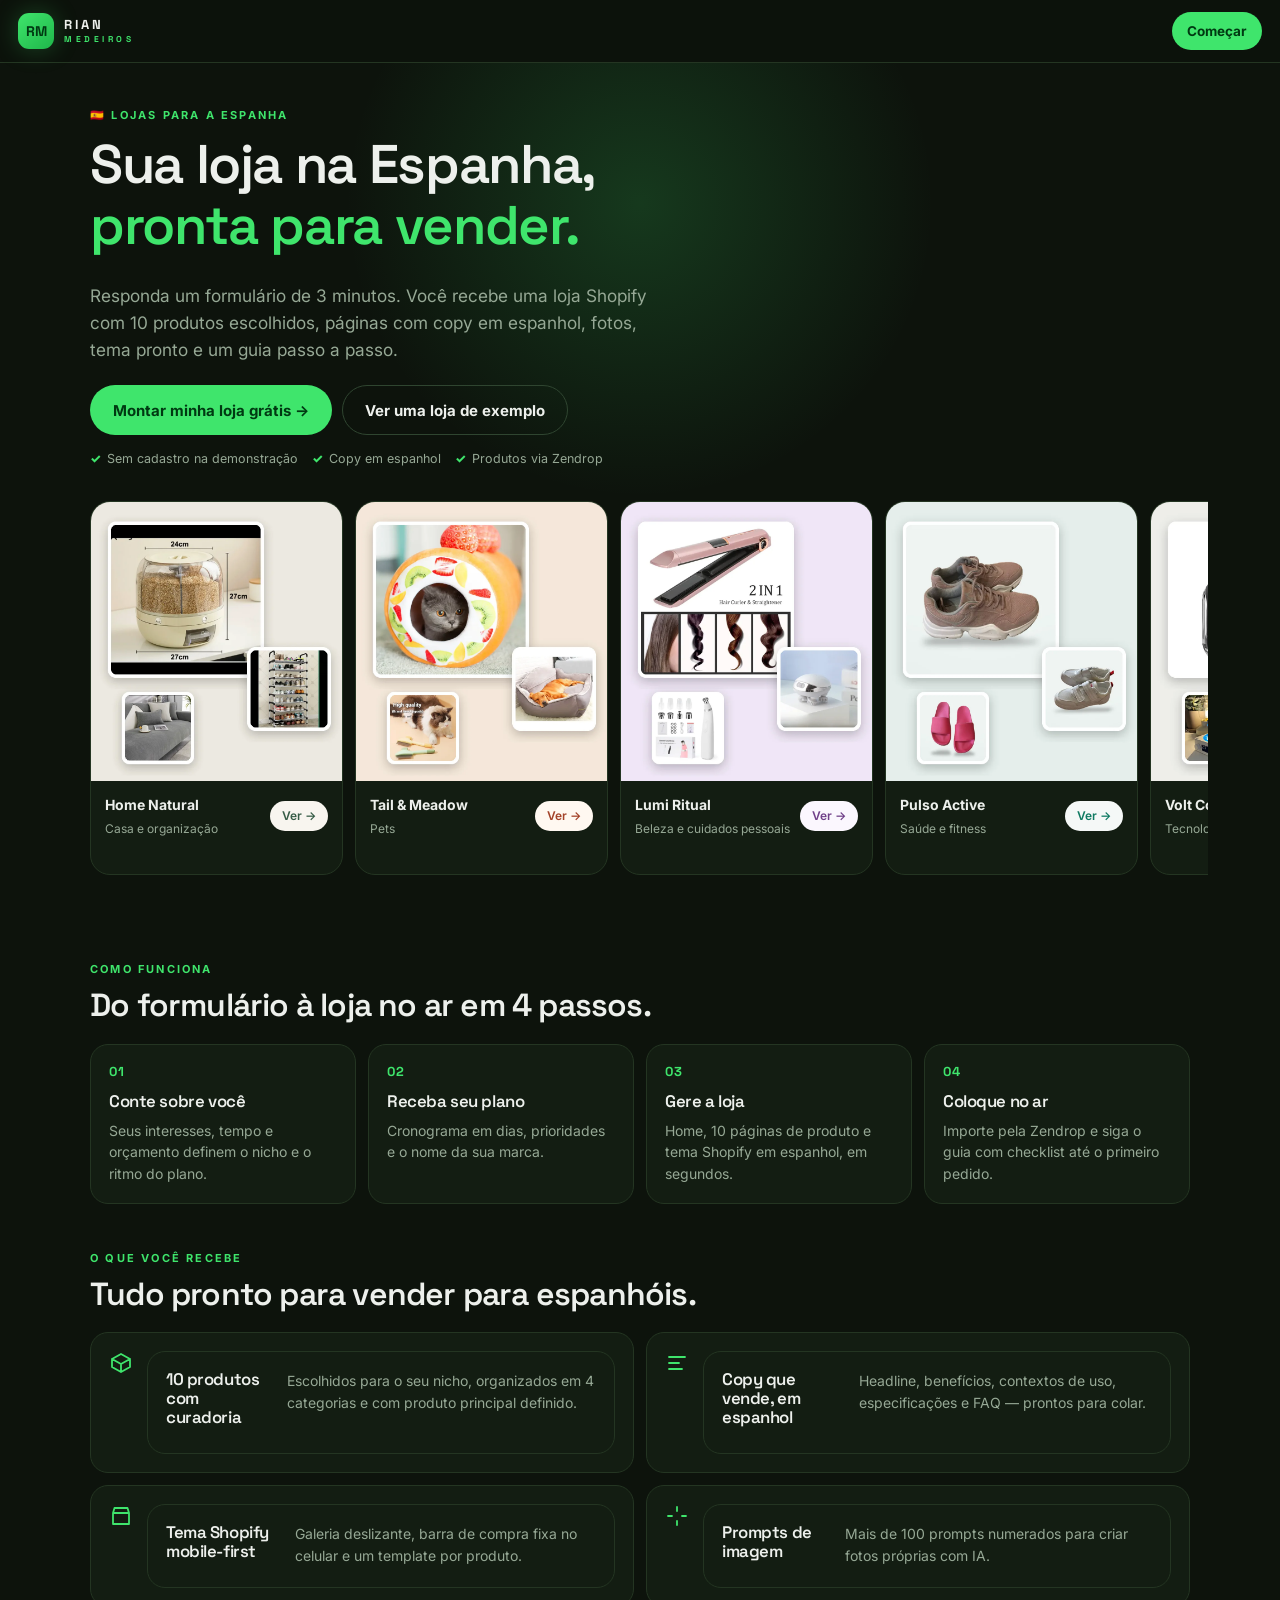
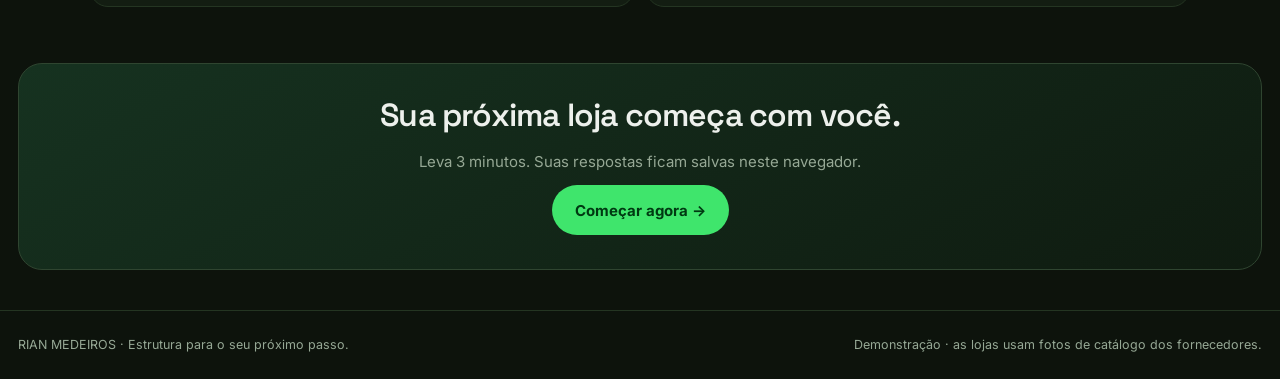
==== index.html @ afa1debb "adicionar lojas" ====
<!doctype html>
<html lang="pt-BR">
<head>
  <meta charset="utf-8">
  <meta name="viewport" content="width=device-width,initial-scale=1,viewport-fit=cover">
  <meta name="theme-color" content="#0d130c">
  <title>Rian Medeiros · Sua loja na Espanha, pronta para vender</title>
  <meta name="description" content="Responda um formulário de 3 minutos e receba uma loja Shopify para a Espanha: 10 produtos com copy em espanhol, fotos, tema pronto e guia de instalação.">
  <meta property="og:title" content="Sua loja na Espanha, pronta para vender">
  <meta property="og:description" content="10 produtos, copy em espanhol, tema Shopify e guia passo a passo.">
  <meta property="og:image" content="img/pets/h2.webp">
  <link rel="icon" href="img/favicon.svg" type="image/svg+xml">
  <link rel="preconnect" href="https://fonts.googleapis.com"><link rel="preconnect" href="https://fonts.gstatic.com" crossorigin>
  <link href="https://fonts.googleapis.com/css2?family=Inter:wght@400..800&family=Space+Grotesk:wght@500..700&display=swap" rel="stylesheet">
  <link rel="stylesheet" href="css/app.css">
</head>
<body>
  <header class="l-nav">
    <a class="brand" href="index.html"><span class="brand-mark">RM</span><span class="brand-name">RIAN<small>MEDEIROS</small></span></a>
    <a class="btn sm" href="app.html#formulario">Começar</a>
  </header>

  <section class="l-hero">
    <div class="l-wrap">
      <p class="eyebrow">🇪🇸 Lojas para a Espanha</p>
      <h1>Sua loja na Espanha,<br><em>pronta para vender.</em></h1>
      <p class="lead">Responda um formulário de 3 minutos. Você recebe uma loja Shopify com 10 produtos escolhidos, páginas com copy em espanhol, fotos, tema pronto e um guia passo a passo.</p>
      <div class="l-cta">
        <a class="btn" href="app.html#formulario">Montar minha loja grátis →</a>
        <a class="btn ghost" href="loja.html?n=pets">Ver uma loja de exemplo</a>
      </div>
      <div class="l-note"><span>Sem cadastro na demonstração</span><span>Copy em espanhol</span><span>Produtos via Zendrop</span></div>
      <div class="marquee" id="stores" aria-label="Lojas de exemplo"></div>
    </div>
  </section>

  <section class="l-sec">
    <div class="l-wrap">
      <p class="eyebrow">Como funciona</p>
      <h2>Do formulário à loja no ar em 4 passos.</h2>
      <ol class="l-steps" style="margin-top:20px">
        <li><h3>Conte sobre você</h3><p>Seus interesses, tempo e orçamento definem o nicho e o ritmo do plano.</p></li>
        <li><h3>Receba seu plano</h3><p>Cronograma em dias, prioridades e o nome da sua marca.</p></li>
        <li><h3>Gere a loja</h3><p>Home, 10 páginas de produto e tema Shopify em espanhol, em segundos.</p></li>
        <li><h3>Coloque no ar</h3><p>Importe pela Zendrop e siga o guia com checklist até o primeiro pedido.</p></li>
      </ol>
    </div>
  </section>

  <section class="l-sec" style="padding-top:0">
    <div class="l-wrap">
      <p class="eyebrow">O que você recebe</p>
      <h2>Tudo pronto para vender para espanhóis.</h2>
      <div class="l-get" style="margin-top:20px">
        <div><svg class="i" viewBox="0 0 24 24"><path d="M21 8l-9-5-9 5 9 5 9-5zM3 8v8l9 5 9-5V8M12 13v8"/></svg><div><h3>10 produtos com curadoria</h3><p>Escolhidos para o seu nicho, organizados em 4 categorias e com produto principal definido.</p></div></div>
        <div><svg class="i" viewBox="0 0 24 24"><path d="M4 6h16M4 12h10M4 18h13"/></svg><div><h3>Copy que vende, em espanhol</h3><p>Headline, benefícios, contextos de uso, especificações e FAQ — prontos para colar.</p></div></div>
        <div><svg class="i" viewBox="0 0 24 24"><path d="M4 9l1.5-5h13L20 9M4 9v11h16V9M4 9h16"/></svg><div><h3>Tema Shopify mobile-first</h3><p>Galeria deslizante, barra de compra fixa no celular e um template por produto.</p></div></div>
        <div><svg class="i" viewBox="0 0 24 24"><path d="M12 3v4M12 17v4M3 12h4M17 12h4"/></svg><div><h3>Prompts de imagem</h3><p>Mais de 100 prompts numerados para criar fotos próprias com IA.</p></div></div>
      </div>
    </div>
  </section>

  <section class="l-final">
    <h2>Sua próxima loja começa com você.</h2>
    <p>Leva 3 minutos. Suas respostas ficam salvas neste navegador.</p>
    <a class="btn" href="app.html#formulario">Começar agora →</a>
  </section>

  <footer class="l-foot"><span>RIAN MEDEIROS · Estrutura para o seu próximo passo.</span><span>Demonstração · as lojas usam fotos de catálogo dos fornecedores.</span></footer>

  <script>
    fetch('data/nichos.json').then(r => r.json()).then(list => {
      const el = document.getElementById('stores');
      el.innerHTML = list.filter(n => n.disponivel).map(n => `
        <a class="store-card" href="loja.html?n=${n.id}">
          <div class="img"><img src="img/${n.id}/h3.webp" alt="" loading="lazy"></div>
          <div class="meta"><div><strong>${n.tienda}</strong><br><small>${n.nome}</small></div><span class="chip" style="background:${n.bg};color:${n.accent};border-color:transparent">Ver →</span></div>
        </a>`).join('');
    });
  </script>
</body>
</html>
---- css/app.css ----
/* Rian Medeiros · área do aluno e landing. Paleta original. */
:root{
  --bg:#0d130c;--bg-2:#0a0f09;--panel:#131d12;--panel-2:#18241a;--border:#243522;--border-2:#2f4530;
  --accent:#3fe56c;--accent-light:#8ef5a8;--accent-ink:#003912;--muted:#96a895;--text:#edf0ec;--green:#8bc5a6;--amber:#f2c66d;--danger:#ff8a7a;
  --r:18px;--r-sm:12px;--ease:cubic-bezier(.2,.8,.2,1);
  --safe-b:env(safe-area-inset-bottom);
  color-scheme:dark;
}
*{box-sizing:border-box}
html{-webkit-text-size-adjust:100%;scroll-behavior:smooth}
body{margin:0;background:var(--bg);color:var(--text);font:15px/1.55 Inter,system-ui,-apple-system,"Segoe UI",Roboto,Arial,sans-serif;-webkit-font-smoothing:antialiased;min-height:100dvh}
h1,h2,h3{font-family:"Space Grotesk",Inter,system-ui,sans-serif;letter-spacing:-.025em;line-height:1.12;margin:0 0 .5em}
h1{font-size:clamp(1.9rem,7.5vw,3.4rem);font-weight:600}
h2{font-size:clamp(1.35rem,5vw,2rem);font-weight:600}
h3{font-size:1.05rem;font-weight:600}
p{margin:0 0 .8em}
a{color:inherit}
img{max-width:100%;display:block}
button,input,select,textarea{font:inherit;color:inherit}
svg.i{width:20px;height:20px;fill:none;stroke:currentColor;stroke-width:1.8;stroke-linecap:round;stroke-linejoin:round;flex-shrink:0}
.muted{color:var(--muted)}
.eyebrow{font-size:11px;letter-spacing:.2em;text-transform:uppercase;font-weight:700;color:var(--accent);margin-bottom:10px}
.sr{position:absolute;width:1px;height:1px;overflow:hidden;clip:rect(0 0 0 0)}
:focus-visible{outline:2px solid var(--accent);outline-offset:2px}

/* Botões */
.btn{display:inline-flex;align-items:center;justify-content:center;gap:8px;min-height:50px;padding:0 22px;border-radius:999px;border:1px solid transparent;background:var(--accent);color:var(--accent-ink);font-weight:700;font-size:15px;cursor:pointer;text-decoration:none;transition:transform .15s var(--ease),filter .15s,background .2s,opacity .2s;white-space:nowrap;-webkit-tap-highlight-color:transparent}
.btn:hover{filter:brightness(1.08)}.btn:active{transform:scale(.97)}
.btn[disabled]{opacity:.45;pointer-events:none}
.btn.ghost{background:transparent;border-color:var(--border-2);color:var(--text)}
.btn.ghost:hover{background:var(--panel-2)}
.btn.soft{background:var(--panel-2);color:var(--text);border-color:var(--border)}
.btn.sm{min-height:38px;padding:0 14px;font-size:13.5px}
.btn.block{width:100%}
.icon-btn{display:inline-grid;place-items:center;width:42px;height:42px;border-radius:50%;border:1px solid var(--border);background:var(--panel);color:var(--text);cursor:pointer}

/* Marca */
.brand{display:flex;align-items:center;gap:10px;text-decoration:none}
.brand-mark{width:36px;height:36px;border-radius:11px;background:linear-gradient(140deg,var(--accent),#1fb64a);color:var(--accent-ink);display:grid;place-items:center;font:800 14px/1 "Space Grotesk",sans-serif;box-shadow:0 0 24px rgba(63,229,108,.25)}
.brand-name{font:700 13px/1.1 "Space Grotesk",sans-serif;letter-spacing:.24em}
.brand-name small{display:block;color:var(--accent);font-size:8.5px;letter-spacing:.42em;margin-top:3px}

/* Painéis e cartões */
.panel{background:var(--panel);border:1px solid var(--border);border-radius:var(--r);padding:20px}
.panel+.panel{margin-top:14px}
.chip{display:inline-flex;align-items:center;gap:6px;border:1px solid var(--border-2);background:var(--panel-2);border-radius:999px;padding:5px 11px;font-size:12px;font-weight:600;color:var(--text)}
.chip.ok{color:var(--accent-light);border-color:rgba(63,229,108,.35);background:rgba(63,229,108,.08)}
.chip.warn{color:var(--amber);border-color:rgba(242,198,109,.35);background:rgba(242,198,109,.08)}
.chips{display:flex;flex-wrap:wrap;gap:8px}
.grid2{display:grid;gap:14px}
@media(min-width:760px){.grid2{grid-template-columns:1fr 1fr}}
.stat{display:grid;gap:2px}.stat strong{font:600 1.6rem/1.1 "Space Grotesk",sans-serif}.stat span{color:var(--muted);font-size:13px}
.divider{height:1px;background:var(--border);margin:18px 0}

/* Toast */
.toast{position:fixed;left:50%;bottom:calc(92px + var(--safe-b));transform:translate(-50%,20px);opacity:0;z-index:90;background:var(--panel-2);border:1px solid var(--border-2);color:var(--text);padding:12px 18px;border-radius:999px;font-weight:600;font-size:14px;box-shadow:0 12px 40px rgba(0,0,0,.45);transition:all .3s var(--ease);pointer-events:none;max-width:calc(100vw - 32px);text-align:center}
.toast.show{opacity:1;transform:translate(-50%,0)}
.toast.error{border-color:rgba(255,138,122,.5);color:var(--danger)}
@media(min-width:960px){.toast{bottom:28px}}

/* ===== Shell do app ===== */
.topbar{position:sticky;top:0;z-index:30;display:flex;align-items:center;justify-content:space-between;gap:12px;padding:12px 16px;background:rgba(13,19,12,.86);backdrop-filter:blur(14px);-webkit-backdrop-filter:blur(14px);border-bottom:1px solid var(--border)}
.topbar .who{display:flex;align-items:center;gap:8px}
.avatar{width:34px;height:34px;border-radius:50%;background:var(--panel-2);border:1px solid var(--border-2);display:grid;place-items:center;font-weight:700;font-size:13px}
.main{width:min(1100px,100%);margin:0 auto;padding:22px 16px calc(110px + var(--safe-b))}
.page-head{margin-bottom:20px}
.page-head p{color:var(--muted);max-width:44em}
.page-head .actions{display:flex;flex-wrap:wrap;gap:10px;margin-top:14px}
.view{animation:enter .35s var(--ease)}
@keyframes enter{from{opacity:0;transform:translateY(8px)}to{opacity:1;transform:none}}

.tabbar{position:fixed;left:0;right:0;bottom:0;z-index:40;display:grid;grid-template-columns:repeat(5,1fr);background:rgba(13,19,12,.94);backdrop-filter:blur(16px);-webkit-backdrop-filter:blur(16px);border-top:1px solid var(--border);padding:6px 4px calc(6px + var(--safe-b))}
.tabbar a{display:flex;flex-direction:column;align-items:center;gap:3px;padding:6px 0;text-decoration:none;color:var(--muted);font-size:10.5px;font-weight:600;border-radius:12px;-webkit-tap-highlight-color:transparent}
.tabbar a.on{color:var(--accent)}
.tabbar a.on svg{filter:drop-shadow(0 0 8px rgba(63,229,108,.45))}
.sidebar{display:none}
@media(min-width:960px){
  .app{display:grid;grid-template-columns:250px 1fr;min-height:100dvh}
  .tabbar{display:none}
  .sidebar{display:flex;flex-direction:column;gap:6px;position:sticky;top:0;height:100dvh;padding:22px 16px;border-right:1px solid var(--border);background:var(--bg-2)}
  .sidebar .brand{margin:0 6px 26px}
  .sidebar a.nav{display:flex;align-items:center;gap:12px;padding:11px 12px;border-radius:12px;color:var(--muted);text-decoration:none;font-weight:600}
  .sidebar a.nav:hover{background:var(--panel)}
  .sidebar a.nav.on{background:var(--panel-2);color:var(--text);box-shadow:inset 3px 0 0 var(--accent)}
  .sidebar .side-foot{margin-top:auto;font-size:12.5px;color:var(--muted)}
  .topbar .brand{display:none}
  .main{padding:32px 32px 60px}
}

/* ===== Onboarding ===== */
.ob-top{position:sticky;top:0;z-index:30;background:rgba(13,19,12,.9);backdrop-filter:blur(14px);-webkit-backdrop-filter:blur(14px);border-bottom:1px solid var(--border)}
.ob-top .row{display:flex;align-items:center;justify-content:space-between;padding:12px 16px;width:min(1100px,100%);margin:0 auto}
.stages{display:flex;gap:6px;padding:0 16px 12px;width:min(1100px,100%);margin:0 auto;overflow-x:auto;scrollbar-width:none}
.stages::-webkit-scrollbar{display:none}
.stage{flex:1 0 auto;display:flex;align-items:center;gap:8px;font-size:12.5px;font-weight:600;color:var(--muted);white-space:nowrap}
.stage b{width:22px;height:22px;border-radius:50%;display:grid;place-items:center;border:1px solid var(--border-2);font-size:11px}
.stage.on{color:var(--text)}.stage.on b{border-color:var(--accent);color:var(--accent);box-shadow:0 0 0 3px rgba(63,229,108,.12)}
.stage.done b{background:var(--accent);color:var(--accent-ink);border-color:var(--accent)}
.stage+.stage::before{content:"";flex:0 0 14px;height:1px;background:var(--border-2)}

.form-wrap{width:min(720px,100%);margin:0 auto;padding:20px 16px calc(120px + var(--safe-b))}
.progress{height:4px;background:var(--panel-2);border-radius:4px;overflow:hidden;margin:4px 0 18px}
.progress i{display:block;height:100%;background:linear-gradient(90deg,#1fb64a,var(--accent));border-radius:4px;transition:width .5s var(--ease)}
.step-label{font-size:12px;color:var(--muted);font-weight:600;letter-spacing:.06em;margin-bottom:8px}
.q{margin:26px 0 0}
.q>h3{margin-bottom:4px}
.q>p.hint{color:var(--muted);font-size:13.5px;margin-bottom:12px}
.opts{display:grid;gap:10px}
.opts.two{grid-template-columns:1fr 1fr}
@media(min-width:560px){.opts.cols{grid-template-columns:1fr 1fr}}
.opt{position:relative;display:flex;align-items:center;gap:12px;min-height:56px;padding:12px 14px;border:1px solid var(--border);background:var(--panel);border-radius:14px;cursor:pointer;transition:border-color .2s,background .2s,transform .12s;-webkit-tap-highlight-color:transparent;text-align:left;width:100%}
.opt:active{transform:scale(.985)}
.opt input{position:absolute;opacity:0;pointer-events:none}
.opt .tick{margin-left:auto;width:22px;height:22px;border-radius:50%;border:1.5px solid var(--border-2);display:grid;place-items:center;flex-shrink:0;transition:all .2s}
.opt .tick svg{width:13px;height:13px;stroke:var(--accent-ink);stroke-width:3.2;opacity:0}
.opt .emo{font-size:20px;width:28px;text-align:center}
.opt .txt{display:grid;gap:1px;font-weight:600;font-size:14.5px}
.opt .txt small{font-weight:400;color:var(--muted);font-size:12.5px}
.opt.on{border-color:var(--accent);background:rgba(63,229,108,.07)}
.opt.on .tick{background:var(--accent);border-color:var(--accent)}.opt.on .tick svg{opacity:1}
.opt.off{opacity:.45;cursor:not-allowed}
.opt .soon{margin-left:auto;font-size:10.5px;font-weight:700;letter-spacing:.06em;text-transform:uppercase;color:var(--amber)}
.field{display:grid;gap:6px;margin-top:12px}
.field label{font-weight:600;font-size:14px}
.input,select.input,textarea.input{width:100%;min-height:52px;border-radius:14px;border:1px solid var(--border);background:var(--panel);padding:0 16px;color:var(--text);outline:none;transition:border-color .2s}
textarea.input{padding:14px 16px;min-height:90px;resize:vertical}
.input:focus{border-color:var(--accent)}
.money{display:grid;grid-template-columns:110px 1fr;gap:10px}
.check-line{display:flex;gap:12px;align-items:flex-start;padding:16px;border-radius:14px;border:1px solid var(--border);background:var(--panel);cursor:pointer}
.check-line input{width:22px;height:22px;accent-color:var(--accent);flex-shrink:0;margin:0}
.review{display:grid;gap:0}
.review div{display:grid;grid-template-columns:1fr;gap:2px;padding:12px 0;border-bottom:1px solid var(--border)}
.review div span{color:var(--muted);font-size:12.5px}
.review div strong{font-weight:600}
@media(min-width:560px){.review div{grid-template-columns:180px 1fr;gap:16px}}
.dock{position:fixed;left:0;right:0;bottom:0;z-index:35;background:rgba(13,19,12,.94);backdrop-filter:blur(16px);-webkit-backdrop-filter:blur(16px);border-top:1px solid var(--border);padding:12px 16px calc(12px + var(--safe-b))}
.dock .row{width:min(720px,100%);margin:0 auto;display:grid;grid-template-columns:auto 1fr;gap:10px}
.dock .row.single{grid-template-columns:1fr}
.dest{display:flex;gap:10px;align-items:center;padding:12px 14px;border-radius:14px;background:linear-gradient(120deg,rgba(63,229,108,.1),rgba(63,229,108,.02));border:1px solid rgba(63,229,108,.25);font-size:13.5px;margin-bottom:6px}
.dest .flag{font-size:22px}

/* Análise / geração */
.loader{min-height:calc(100dvh - 120px);display:grid;place-items:center;text-align:center;padding:24px 16px}
.loader-box{width:min(440px,100%)}
.orb{width:120px;height:120px;margin:0 auto 26px;border-radius:50%;position:relative;background:radial-gradient(circle at 35% 30%,var(--accent-light),var(--accent) 45%,#0b5a22 100%);box-shadow:0 0 60px rgba(63,229,108,.35);animation:pulse 2.2s ease-in-out infinite}
.orb::after{content:"";position:absolute;inset:-14px;border-radius:50%;border:1px dashed rgba(142,245,168,.4);animation:spin 9s linear infinite}
@keyframes pulse{50%{transform:scale(1.06);box-shadow:0 0 90px rgba(63,229,108,.5)}}
@keyframes spin{to{transform:rotate(360deg)}}
.load-steps{list-style:none;padding:0;margin:22px 0 0;display:grid;gap:10px;text-align:left}
.load-steps li{display:flex;gap:12px;align-items:center;padding:12px 14px;border-radius:14px;border:1px solid var(--border);background:var(--panel);color:var(--muted);font-size:14px;transition:all .3s}
.load-steps li .dot{width:20px;height:20px;border-radius:50%;border:2px solid var(--border-2);flex-shrink:0;display:grid;place-items:center}
.load-steps li.run{color:var(--text);border-color:var(--border-2)}
.load-steps li.run .dot{border-color:var(--accent);border-top-color:transparent;animation:spin .8s linear infinite}
.load-steps li.ok{color:var(--text)}
.load-steps li.ok .dot{background:var(--accent);border-color:var(--accent)}
.load-steps li.ok .dot::after{content:"";width:8px;height:4px;border:2px solid var(--accent-ink);border-top:0;border-right:0;transform:rotate(-45deg) translate(1px,-1px)}

/* Plano */
.hero-card{position:relative;overflow:hidden;border-radius:22px;border:1px solid var(--border);background:linear-gradient(150deg,#14261a,var(--panel) 55%);padding:22px}
.hero-card::after{content:"";position:absolute;right:-60px;top:-60px;width:220px;height:220px;border-radius:50%;background:radial-gradient(circle,rgba(63,229,108,.22),transparent 70%)}
.store-pill{display:flex;gap:14px;align-items:center;margin:16px 0}
.store-pill .sw{width:56px;height:56px;border-radius:16px;flex-shrink:0;display:grid;place-items:center;font:700 18px "Space Grotesk";box-shadow:inset 0 0 0 1px rgba(255,255,255,.15)}
.palette{display:flex;gap:6px;margin-top:6px}.palette i{width:22px;height:22px;border-radius:50%;box-shadow:inset 0 0 0 1px rgba(255,255,255,.18)}
.timeline{list-style:none;padding:0;margin:0;display:grid;gap:0}
.timeline li{position:relative;padding:0 0 18px 34px}
.timeline li::before{content:"";position:absolute;left:8px;top:6px;width:12px;height:12px;border-radius:50%;background:var(--accent);box-shadow:0 0 0 4px rgba(63,229,108,.15)}
.timeline li::after{content:"";position:absolute;left:13px;top:22px;bottom:2px;width:2px;background:var(--border-2)}
.timeline li:last-child::after{display:none}
.timeline small{color:var(--accent);font-weight:700;font-size:11.5px;letter-spacing:.08em;text-transform:uppercase}
.bullets{list-style:none;padding:0;margin:0;display:grid;gap:10px}
.bullets li{display:flex;gap:10px;align-items:flex-start;font-size:14.5px}
.bullets li svg{color:var(--accent);margin-top:2px}
.names{display:flex;flex-wrap:wrap;gap:8px;margin:10px 0}
.names button{border:1px solid var(--border-2);background:var(--panel-2);border-radius:999px;padding:9px 14px;font-weight:600;cursor:pointer;font-size:13.5px}
.names button.on{border-color:var(--accent);color:var(--accent-light)}

/* Produtos */
.prod-list{display:grid;gap:12px}
@media(min-width:700px){.prod-list{grid-template-columns:1fr 1fr}}
@media(min-width:1100px){.prod-list.three{grid-template-columns:repeat(3,1fr)}}
.prod{display:grid;grid-template-columns:84px 1fr;gap:14px;align-items:center;padding:10px;border:1px solid var(--border);background:var(--panel);border-radius:16px;text-decoration:none;transition:border-color .2s,transform .15s}
.prod:hover{border-color:var(--border-2)}.prod:active{transform:scale(.99)}
.prod img{width:84px;height:84px;object-fit:cover;border-radius:12px;background:#fff}
.prod h3{font-size:14.5px;margin:0 0 4px;line-height:1.25}
.prod p{margin:0;font-size:12.5px;color:var(--muted)}
.prod .tags{display:flex;gap:6px;margin-top:6px;flex-wrap:wrap}
.prod.main{grid-template-columns:1fr;padding:0;overflow:hidden}
.prod.main img{width:100%;height:auto;aspect-ratio:16/10;border-radius:0}
.prod.main .in{padding:4px 16px 16px}
@media(min-width:700px){.prod.main{grid-column:1/-1;grid-template-columns:1.1fr 1fr}.prod.main img{aspect-ratio:auto;height:100%}.prod.main .in{padding:22px}}
.cat-row{display:flex;gap:8px;overflow-x:auto;scrollbar-width:none;padding-bottom:4px;margin-bottom:14px}
.cat-row::-webkit-scrollbar{display:none}
.cat-row .chip{flex-shrink:0;cursor:pointer;min-height:36px;padding:0 14px}
.cat-row .chip.on{background:var(--accent);color:var(--accent-ink);border-color:var(--accent)}

/* Detalhe do produto */
.pd-gallery{display:flex;gap:10px;overflow-x:auto;scroll-snap-type:x mandatory;scrollbar-width:none;margin:0 -16px;padding:0 16px 4px;scroll-padding:0 16px}
.pd-gallery::-webkit-scrollbar{display:none}
.pd-gallery img{flex:0 0 78%;aspect-ratio:1;object-fit:cover;border-radius:16px;scroll-snap-align:start;background:#fff}
@media(min-width:760px){.pd-gallery img{flex-basis:32%}}
.copy-block{border:1px solid var(--border);border-radius:14px;background:var(--panel);overflow:hidden}
.copy-block+.copy-block{margin-top:10px}
.copy-block header{display:flex;align-items:center;justify-content:space-between;gap:10px;padding:10px 12px 10px 14px;border-bottom:1px solid var(--border);background:var(--panel-2)}
.copy-block header span{font-size:12px;font-weight:700;letter-spacing:.06em;text-transform:uppercase;color:var(--muted)}
.copy-block .body{padding:14px;white-space:pre-line;font-size:14.5px}
.copy-block .body.es{font-family:Georgia,serif;font-size:15.5px}
.copy-btn{display:inline-flex;align-items:center;gap:6px;border:1px solid var(--border-2);background:var(--panel);border-radius:999px;padding:6px 12px;font-size:12.5px;font-weight:700;cursor:pointer;color:var(--text)}
.copy-btn.done{color:var(--accent);border-color:rgba(63,229,108,.4)}
.copy-btn svg{width:15px;height:15px}
.kv{display:grid;gap:0}
.kv div{display:flex;justify-content:space-between;gap:14px;padding:11px 0;border-bottom:1px solid var(--border);font-size:14px}
.kv div span{color:var(--muted)}
.kv div strong{text-align:right}

/* Prévia */
.preview-bar{display:flex;align-items:center;justify-content:space-between;gap:10px;margin-bottom:12px;flex-wrap:wrap}
.seg{display:inline-flex;background:var(--panel);border:1px solid var(--border);border-radius:999px;padding:4px}
.seg button{border:0;background:none;border-radius:999px;padding:8px 14px;font-weight:700;font-size:13px;color:var(--muted);cursor:pointer}
.seg button.on{background:var(--panel-2);color:var(--text);box-shadow:inset 0 0 0 1px var(--border-2)}
.device{margin:0 auto;border-radius:34px;padding:10px;background:#050805;border:1px solid var(--border-2);box-shadow:0 30px 80px rgba(0,0,0,.5);transition:width .4s var(--ease)}
.device.mobile{width:min(390px,100%)}
.device.desktop{width:100%;border-radius:18px;padding:6px}
.device iframe{display:block;width:100%;height:min(74dvh,760px);border:0;border-radius:26px;background:#fff}
.device.desktop iframe{border-radius:12px;height:min(78dvh,820px)}
.page-pick{display:flex;gap:8px;overflow-x:auto;scrollbar-width:none;margin:14px 0 0;padding-bottom:4px}
.page-pick::-webkit-scrollbar{display:none}
.page-pick button{flex-shrink:0;border:1px solid var(--border);background:var(--panel);border-radius:12px;padding:6px;cursor:pointer;width:64px}
.page-pick button img{width:100%;aspect-ratio:1;object-fit:cover;border-radius:8px;background:#fff}
.page-pick button span{display:block;font-size:10.5px;font-weight:700;margin-top:4px;color:var(--muted)}
.page-pick button.on{border-color:var(--accent)}

/* Prompts */
.search{position:relative}
.search svg{position:absolute;left:16px;top:50%;transform:translateY(-50%);color:var(--muted)}
.search .input{padding-left:46px}
.prompt{border:1px solid var(--border);background:var(--panel);border-radius:16px;padding:14px}
.prompt+.prompt{margin-top:10px}
.prompt .top{display:flex;align-items:center;gap:10px;justify-content:space-between}
.prompt .num{min-width:44px;height:30px;border-radius:9px;background:var(--panel-2);border:1px solid var(--border-2);display:grid;place-items:center;font:700 13px "Space Grotesk";color:var(--accent-light)}
.prompt h3{font-size:14px;margin:0;flex:1}
.prompt h3 small{display:block;font-family:Inter,sans-serif;color:var(--muted);font-weight:500;font-size:12px;margin-top:2px}
.prompt p{font-size:13px;color:var(--muted);margin:10px 0 0;display:-webkit-box;-webkit-line-clamp:3;-webkit-box-orient:vertical;overflow:hidden}
.prompt.open p{-webkit-line-clamp:unset}
.prompt .more{background:none;border:0;color:var(--accent);font-weight:700;font-size:12.5px;padding:8px 0 0;cursor:pointer}

/* Guia */
.guide-progress{display:flex;align-items:center;gap:16px}
.ring{--p:0;width:64px;height:64px;border-radius:50%;background:conic-gradient(var(--accent) calc(var(--p)*1%),var(--panel-2) 0);display:grid;place-items:center;flex-shrink:0}
.ring span{width:50px;height:50px;border-radius:50%;background:var(--panel);display:grid;place-items:center;font:700 14px "Space Grotesk"}
.gstep{border:1px solid var(--border);background:var(--panel);border-radius:16px;overflow:hidden}
.gstep+.gstep{margin-top:10px}
.gstep summary{list-style:none;display:flex;align-items:center;gap:12px;padding:14px;cursor:pointer}
.gstep summary::-webkit-details-marker{display:none}
.gstep .n{width:30px;height:30px;border-radius:50%;border:1.5px solid var(--border-2);display:grid;place-items:center;font-weight:700;font-size:13px;flex-shrink:0}
.gstep.done .n{background:var(--accent);border-color:var(--accent);color:var(--accent-ink)}
.gstep summary strong{flex:1;font-size:14.5px}
.gstep .body{padding:0 14px 16px 56px;color:var(--muted);font-size:14px}
.gstep .body ol{padding-left:18px;margin:0 0 12px}.gstep .body li{margin-bottom:6px}
.gstep .body b{color:var(--text)}

/* Início */
.welcome{display:grid;gap:16px}
@media(min-width:900px){.welcome{grid-template-columns:1.3fr 1fr}}
.welcome .shot{border-radius:18px;overflow:hidden;border:1px solid var(--border);background:#fff;aspect-ratio:9/10}
.welcome .shot img{width:100%;height:100%;object-fit:cover}
.quick{display:grid;grid-template-columns:1fr 1fr;gap:10px}
@media(min-width:900px){.quick{grid-template-columns:repeat(4,1fr)}}
.quick a{display:grid;gap:8px;padding:16px;border-radius:16px;border:1px solid var(--border);background:var(--panel);text-decoration:none;transition:border-color .2s}
.quick a:hover{border-color:var(--border-2)}
.quick a svg{color:var(--accent)}
.quick a strong{font-size:14px}.quick a span{font-size:12.5px;color:var(--muted)}

/* ===== Landing ===== */
.l-nav{position:sticky;top:0;z-index:30;display:flex;justify-content:space-between;align-items:center;padding:12px 18px;background:rgba(13,19,12,.8);backdrop-filter:blur(14px);-webkit-backdrop-filter:blur(14px);border-bottom:1px solid var(--border)}
.l-hero{position:relative;overflow:hidden;padding:44px 18px 30px;text-align:left}
.l-hero::before{content:"";position:absolute;left:50%;top:-180px;width:640px;height:640px;transform:translateX(-50%);background:radial-gradient(circle,rgba(63,229,108,.18),transparent 65%);pointer-events:none}
.l-wrap{width:min(1100px,100%);margin:0 auto;position:relative}
.l-hero h1 em{font-style:normal;color:var(--accent)}
.l-hero p.lead{color:var(--muted);font-size:1.08rem;max-width:34em}
.l-cta{display:flex;flex-wrap:wrap;gap:10px;margin:22px 0 14px}
.l-note{font-size:12.5px;color:var(--muted);display:flex;gap:14px;flex-wrap:wrap}
.l-note span::before{content:"✓";color:var(--accent);font-weight:800;margin-right:6px}
.marquee{margin-top:28px;display:flex;gap:12px;overflow-x:auto;scroll-snap-type:x mandatory;padding:4px 18px 10px;margin-left:-18px;margin-right:-18px;scrollbar-width:none;scroll-padding:0 18px}
.marquee::-webkit-scrollbar{display:none}
.store-card{flex:0 0 68%;scroll-snap-align:start;border-radius:20px;overflow:hidden;border:1px solid var(--border);background:var(--panel);text-decoration:none;transition:transform .2s var(--ease)}
.store-card:hover{transform:translateY(-3px)}
.store-card .img{aspect-ratio:9/10;background:#fff}
.store-card .img img{width:100%;height:100%;object-fit:cover}
.store-card .meta{padding:12px 14px;display:flex;justify-content:space-between;align-items:center;gap:8px}
.store-card .meta strong{font-size:14px}.store-card .meta small{color:var(--muted);font-size:12px}
@media(min-width:760px){.store-card{flex-basis:30%}}
@media(min-width:1100px){.store-card{flex-basis:23%}}
.l-sec{padding:46px 18px}
.l-steps{display:grid;gap:12px;counter-reset:s;list-style:none;padding:0;margin:0}
@media(min-width:760px){.l-steps{grid-template-columns:repeat(4,1fr)}}
.l-steps li{counter-increment:s;padding:18px;border-radius:18px;border:1px solid var(--border);background:var(--panel)}
.l-steps li::before{content:"0" counter(s);display:block;font:700 13px "Space Grotesk";color:var(--accent);margin-bottom:12px;letter-spacing:.1em}
.l-steps li p{color:var(--muted);font-size:14px;margin:0}
.l-get{display:grid;gap:12px}
@media(min-width:760px){.l-get{grid-template-columns:1fr 1fr}}
.l-get div{display:flex;gap:14px;padding:18px;border-radius:18px;border:1px solid var(--border);background:var(--panel)}
.l-get div svg{color:var(--accent);width:24px;height:24px}
.l-get p{color:var(--muted);font-size:14px;margin:0}
.l-final{margin:10px 18px 40px;border-radius:24px;padding:34px 22px;text-align:center;background:linear-gradient(150deg,#163220,#0f1b10);border:1px solid var(--border-2)}
.l-final p{color:var(--muted)}
.l-foot{padding:24px 18px calc(24px + var(--safe-b));border-top:1px solid var(--border);color:var(--muted);font-size:12.5px;display:flex;justify-content:space-between;gap:12px;flex-wrap:wrap}
@media(prefers-reduced-motion:reduce){*{animation:none!important;transition:none!important}}
/* ajustes */
.app>div{min-width:0}
.main{overflow-x:clip}
.grid2>*{min-width:0}
.copy-block .body{overflow-wrap:anywhere}
.desk-title{flex:1;min-width:0;white-space:nowrap;overflow:hidden;text-overflow:ellipsis;text-align:center}
@media(max-width:480px){.stage:not(.on) span{display:none}.stage{flex:0 0 auto}.stage.on{flex:1 0 auto}}
@media(min-width:760px){.pd-gallery{display:grid;grid-template-columns:repeat(3,1fr);overflow:visible;margin:0;padding:0}.pd-gallery img{width:100%}}
.store-card .meta .chip{white-space:nowrap;flex-shrink:0}
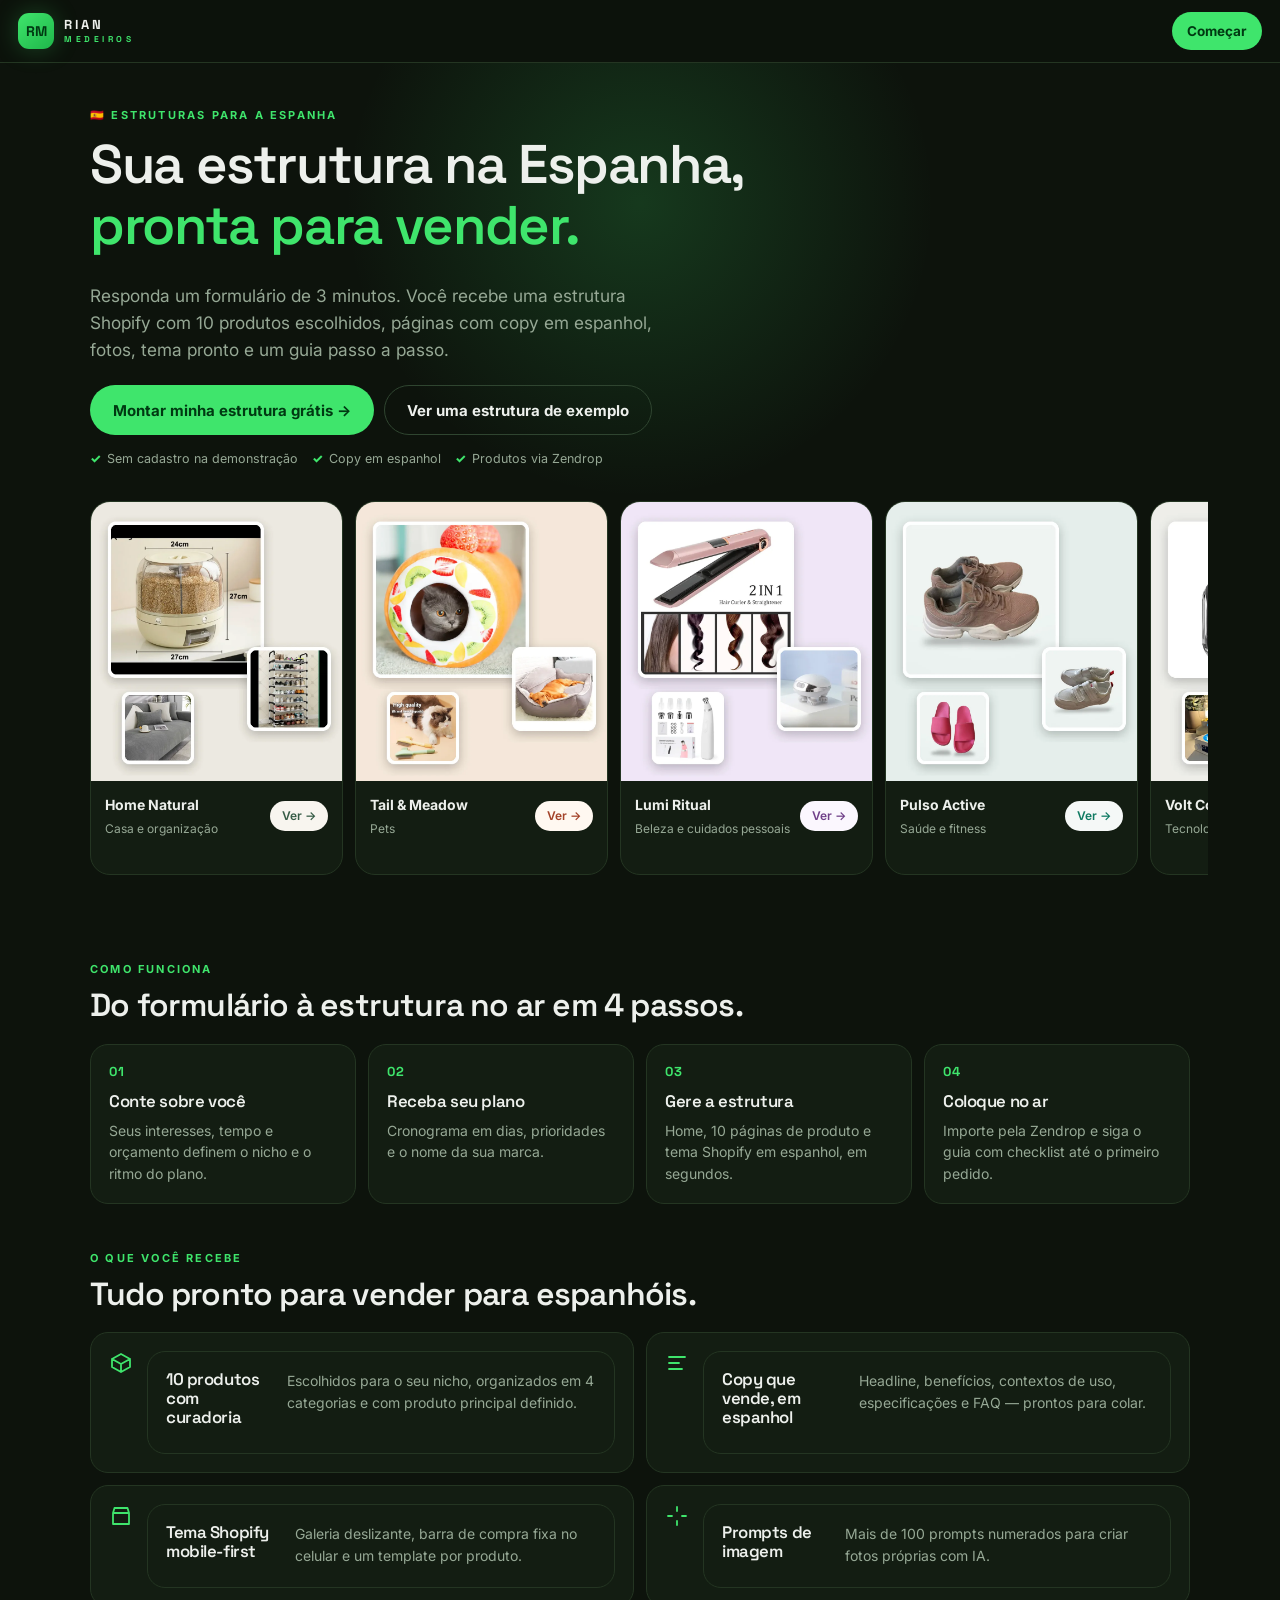
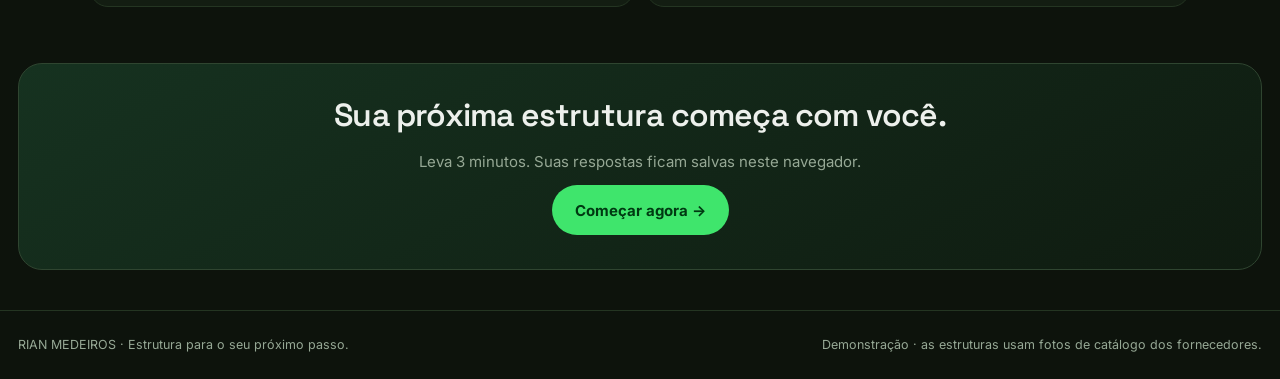
==== commit 50705566: "alteração" ====
--- a/index.html
+++ b/index.html
@@ -4,9 +4,9 @@
   <meta charset="utf-8">
   <meta name="viewport" content="width=device-width,initial-scale=1,viewport-fit=cover">
   <meta name="theme-color" content="#0d130c">
-  <title>Rian Medeiros · Sua loja na Espanha, pronta para vender</title>
-  <meta name="description" content="Responda um formulário de 3 minutos e receba uma loja Shopify para a Espanha: 10 produtos com copy em espanhol, fotos, tema pronto e guia de instalação.">
-  <meta property="og:title" content="Sua loja na Espanha, pronta para vender">
+  <title>Rian Medeiros · Sua estrutura na Espanha, pronta para vender</title>
+  <meta name="description" content="Responda um formulário de 3 minutos e receba uma estrutura Shopify para a Espanha: 10 produtos com copy em espanhol, fotos, tema pronto e guia de instalação.">
+  <meta property="og:title" content="Sua estrutura na Espanha, pronta para vender">
   <meta property="og:description" content="10 produtos, copy em espanhol, tema Shopify e guia passo a passo.">
   <meta property="og:image" content="img/pets/h2.webp">
   <link rel="icon" href="img/favicon.svg" type="image/svg+xml">
@@ -22,26 +22,26 @@
 
   <section class="l-hero">
     <div class="l-wrap">
-      <p class="eyebrow">🇪🇸 Lojas para a Espanha</p>
-      <h1>Sua loja na Espanha,<br><em>pronta para vender.</em></h1>
-      <p class="lead">Responda um formulário de 3 minutos. Você recebe uma loja Shopify com 10 produtos escolhidos, páginas com copy em espanhol, fotos, tema pronto e um guia passo a passo.</p>
+      <p class="eyebrow">🇪🇸 Estruturas para a Espanha</p>
+      <h1>Sua estrutura na Espanha,<br><em>pronta para vender.</em></h1>
+      <p class="lead">Responda um formulário de 3 minutos. Você recebe uma estrutura Shopify com 10 produtos escolhidos, páginas com copy em espanhol, fotos, tema pronto e um guia passo a passo.</p>
       <div class="l-cta">
-        <a class="btn" href="app.html#formulario">Montar minha loja grátis →</a>
-        <a class="btn ghost" href="loja.html?n=pets">Ver uma loja de exemplo</a>
+        <a class="btn" href="app.html#formulario">Montar minha estrutura grátis →</a>
+        <a class="btn ghost" href="loja.html?n=pets">Ver uma estrutura de exemplo</a>
       </div>
       <div class="l-note"><span>Sem cadastro na demonstração</span><span>Copy em espanhol</span><span>Produtos via Zendrop</span></div>
-      <div class="marquee" id="stores" aria-label="Lojas de exemplo"></div>
+      <div class="marquee" id="stores" aria-label="Estruturas de exemplo"></div>
     </div>
   </section>
 
   <section class="l-sec">
     <div class="l-wrap">
       <p class="eyebrow">Como funciona</p>
-      <h2>Do formulário à loja no ar em 4 passos.</h2>
+      <h2>Do formulário à estrutura no ar em 4 passos.</h2>
       <ol class="l-steps" style="margin-top:20px">
         <li><h3>Conte sobre você</h3><p>Seus interesses, tempo e orçamento definem o nicho e o ritmo do plano.</p></li>
         <li><h3>Receba seu plano</h3><p>Cronograma em dias, prioridades e o nome da sua marca.</p></li>
-        <li><h3>Gere a loja</h3><p>Home, 10 páginas de produto e tema Shopify em espanhol, em segundos.</p></li>
+        <li><h3>Gere a estrutura</h3><p>Home, 10 páginas de produto e tema Shopify em espanhol, em segundos.</p></li>
         <li><h3>Coloque no ar</h3><p>Importe pela Zendrop e siga o guia com checklist até o primeiro pedido.</p></li>
       </ol>
     </div>
@@ -61,12 +61,12 @@
   </section>
 
   <section class="l-final">
-    <h2>Sua próxima loja começa com você.</h2>
+    <h2>Sua próxima estrutura começa com você.</h2>
     <p>Leva 3 minutos. Suas respostas ficam salvas neste navegador.</p>
     <a class="btn" href="app.html#formulario">Começar agora →</a>
   </section>
 
-  <footer class="l-foot"><span>RIAN MEDEIROS · Estrutura para o seu próximo passo.</span><span>Demonstração · as lojas usam fotos de catálogo dos fornecedores.</span></footer>
+  <footer class="l-foot"><span>RIAN MEDEIROS · Estrutura para o seu próximo passo.</span><span>Demonstração · as estruturas usam fotos de catálogo dos fornecedores.</span></footer>
 
   <script>
     fetch('data/nichos.json').then(r => r.json()).then(list => {
